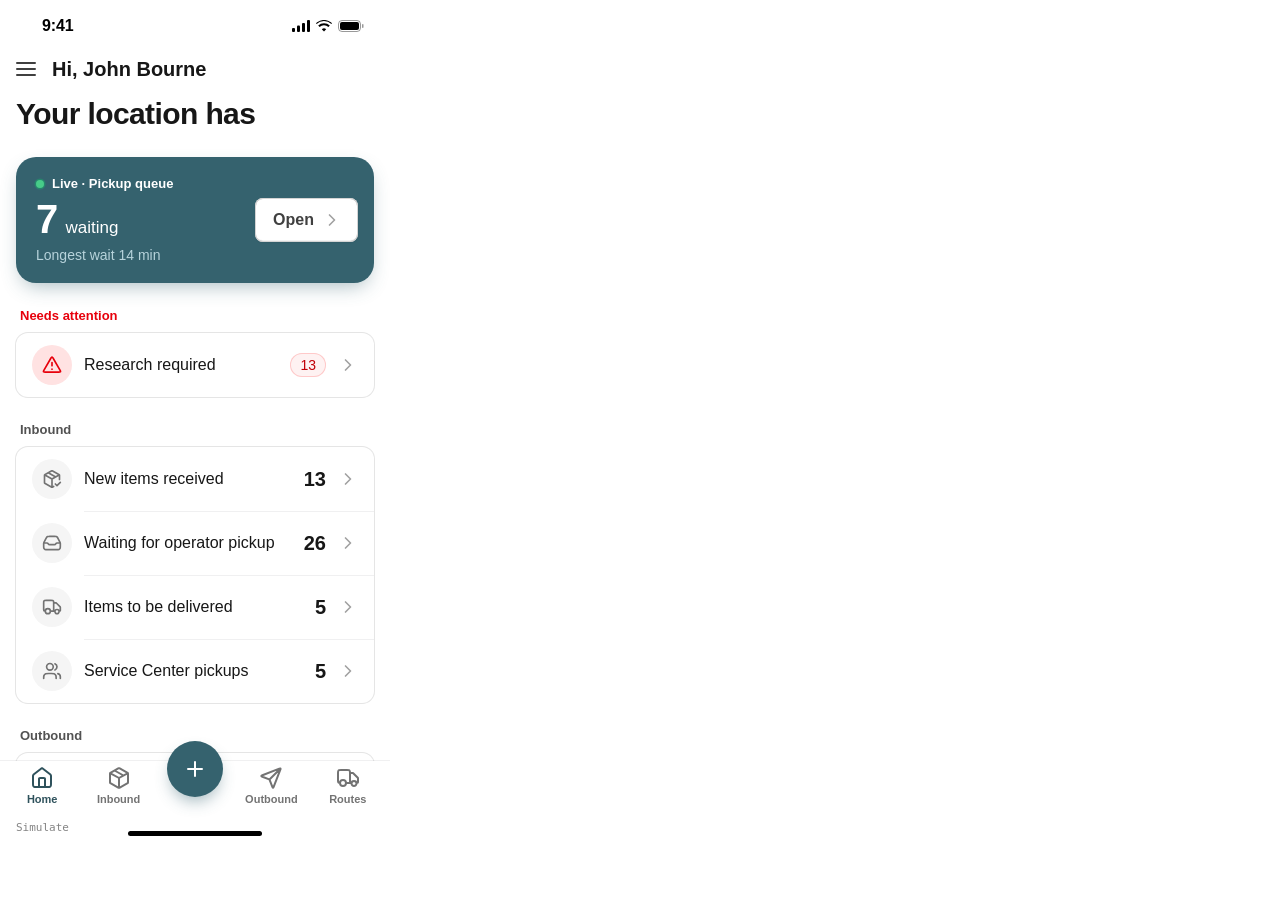
==== index.html @ 1bb1b7a2 "Mobile pickup queue prototype (2026-11-11) Co-Authored-By: Claude Opus 5.5 <noreply@anthropic.com> C" ====
<!doctype html><meta charset="utf-8"><meta name="viewport" content="width=device-width, initial-scale=1"><title>Mobile pickup queue</title><meta http-equiv="refresh" content="0; url=Main.dc.html"><a href="Main.dc.html">Open the mobile pickup queue</a>
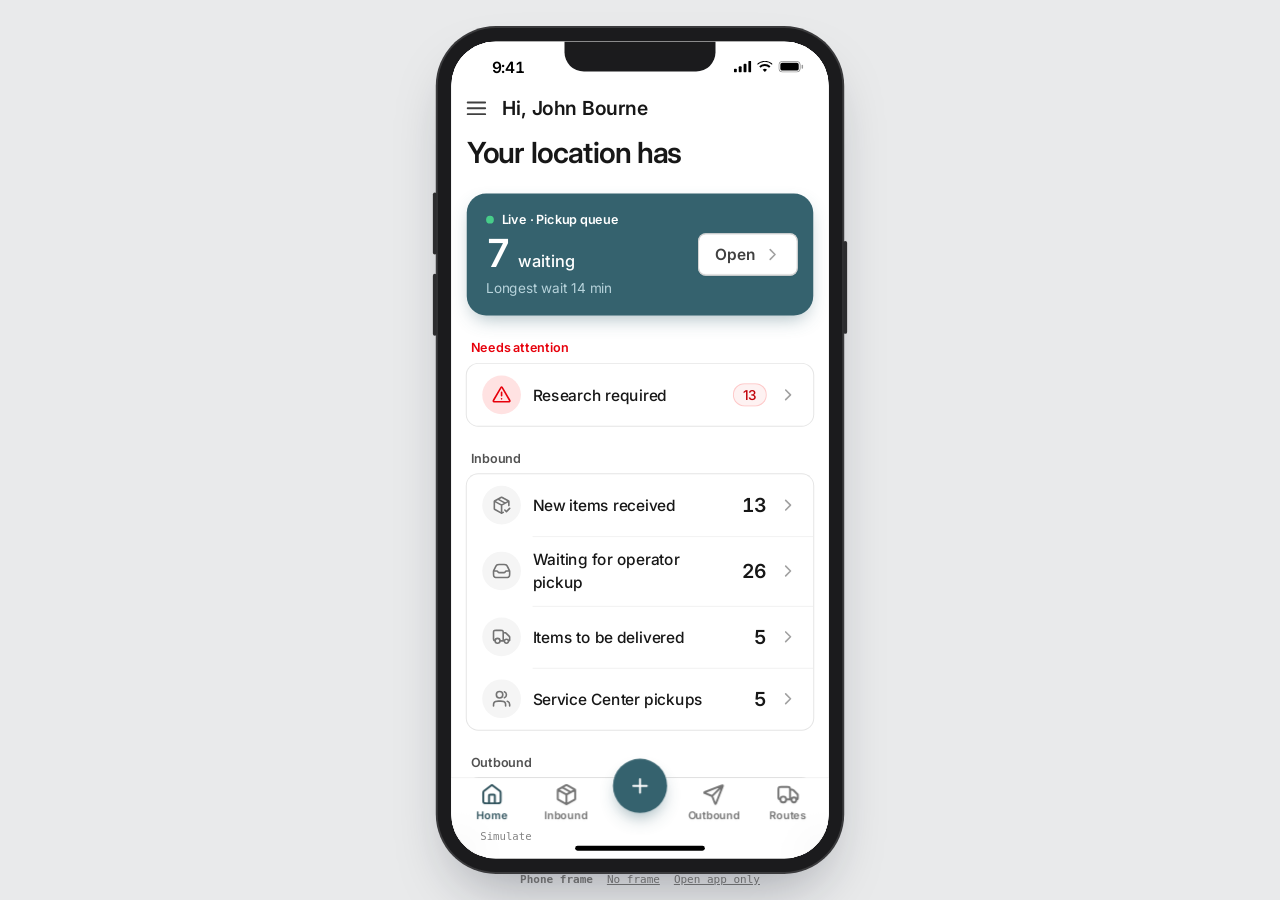
==== commit 8aa61e5d: "Phone-frame demo viewer; guest check-in (Student · Guest) index.html now shows Main.dc.html in an iP" ====
--- a/index.html
+++ b/index.html
@@ -1 +1,86 @@
-<!doctype html><meta charset="utf-8"><meta name="viewport" content="width=device-width, initial-scale=1"><title>Mobile pickup queue</title><meta http-equiv="refresh" content="0; url=Main.dc.html"><a href="Main.dc.html">Open the mobile pickup queue</a>+<!doctype html>
+<html lang="en">
+<head>
+<meta charset="utf-8">
+<meta name="viewport" content="width=device-width, initial-scale=1, viewport-fit=cover">
+<title>Mobile pickup queue · demo</title>
+<!--
+  Demo viewer only. Shows Main.dc.html inside an iPhone 13 frame, scaled to fit the window.
+  The app itself (Main.dc.html) has no frame code: open it directly for the plain screen.
+-->
+<style>
+  html, body { margin: 0; height: 100%; overflow: hidden; }
+  body { background: #E9EAEB; font-family: -apple-system, 'Segoe UI', Inter, sans-serif; }
+  body.bare-phone { background: #FFFFFF; }
+  .stage { position: fixed; inset: 0; display: flex; align-items: center; justify-content: center; }
+  .scaler { transform-origin: center center; }
+  /* iPhone 13: 390 x 844 screen, bezel and notch drawn here, never in the app. */
+  .phone { position: relative; padding: 14px; border-radius: 60px; background: #1B1B1D;
+           box-shadow: 0 0 0 2px #3A3A3C, 0 30px 60px -20px rgba(16, 24, 40, 0.35); }
+  .phone::before, .phone::after { content: ""; position: absolute; width: 4px; border-radius: 2px; background: #2C2C2E; }
+  .phone::before { left: -5px; top: 170px; height: 64px; box-shadow: 0 84px 0 #2C2C2E; }
+  .phone::after { right: -5px; top: 220px; height: 96px; }
+  .screen { position: relative; width: 390px; height: 844px; border-radius: 46px; overflow: hidden; background: #FFFFFF; }
+  .notch { position: absolute; top: 0; left: 50%; width: 156px; height: 31px; margin-left: -78px;
+           border-radius: 0 0 20px 20px; background: #1B1B1D; z-index: 2; pointer-events: none; }
+  iframe { display: block; width: 390px; height: 844px; border: 0; }
+  body.no-frame .phone { padding: 0; background: none; box-shadow: 0 1px 3px rgba(16, 24, 40, 0.15); border-radius: 0; }
+  body.no-frame .phone::before, body.no-frame .phone::after, body.no-frame .notch { display: none; }
+  body.no-frame .screen { border-radius: 0; }
+  /* Prototype-only control: quiet dev-tools text, outside the phone. */
+  .viewer-bar { position: fixed; left: 0; right: 0; bottom: 12px; display: flex; justify-content: center; gap: 14px;
+                font: 11px/16px ui-monospace, SFMono-Regular, Menlo, Consolas, monospace; color: #1E1E1E; opacity: 0.55; }
+  .viewer-bar button, .viewer-bar a { padding: 0; border: 0; background: none; font: inherit; color: inherit; cursor: pointer; text-decoration: underline; }
+  .viewer-bar [aria-pressed="true"] { text-decoration: none; font-weight: 600; }
+  body.bare-phone .viewer-bar { display: none; }
+</style>
+</head>
+<body>
+<div class="stage">
+  <div class="scaler" id="scaler">
+    <div class="phone">
+      <div class="screen">
+        <div class="notch" aria-hidden="true"></div>
+        <iframe src="Main.dc.html" title="Mobile pickup queue prototype"></iframe>
+      </div>
+    </div>
+  </div>
+</div>
+<div class="viewer-bar" aria-label="Demo viewer">
+  <button type="button" id="btn-frame">Phone frame</button>
+  <button type="button" id="btn-bare">No frame</button>
+  <a href="Main.dc.html">Open app only</a>
+</div>
+<script>
+  (function () {
+    var body = document.body, scaler = document.getElementById('scaler');
+    var bFrame = document.getElementById('btn-frame'), bBare = document.getElementById('btn-bare');
+    // On a real phone, skip the bezel and fill the screen.
+    var onPhone = window.matchMedia('(pointer: coarse)').matches && Math.min(screen.width, screen.height) < 500;
+    var frame = true;
+    try { frame = localStorage.getItem('mpqViewer.frame') !== 'off'; } catch (e) {}
+    if (onPhone) { body.classList.add('bare-phone', 'no-frame'); frame = false; }
+    function fit() {
+      var vw = window.visualViewport ? window.visualViewport.width : window.innerWidth;
+      var vh = window.visualViewport ? window.visualViewport.height : window.innerHeight;
+      var pad = frame ? 28 : 0, w = 390 + pad, h = 844 + pad;
+      var room = onPhone ? 0 : 56;
+      var s = Math.min(1, (vw - (onPhone ? 0 : 32)) / w, (vh - room) / h);
+      scaler.style.transform = 'scale(' + s + ')';
+    }
+    function apply() {
+      body.classList.toggle('no-frame', !frame);
+      bFrame.setAttribute('aria-pressed', String(frame));
+      bBare.setAttribute('aria-pressed', String(!frame));
+      try { localStorage.setItem('mpqViewer.frame', frame ? 'on' : 'off'); } catch (e) {}
+      fit();
+    }
+    bFrame.onclick = function () { frame = true; apply(); };
+    bBare.onclick = function () { frame = false; apply(); };
+    window.addEventListener('resize', fit);
+    if (window.visualViewport) window.visualViewport.addEventListener('resize', fit);
+    if (onPhone) fit(); else apply();
+  })();
+</script>
+</body>
+</html>
